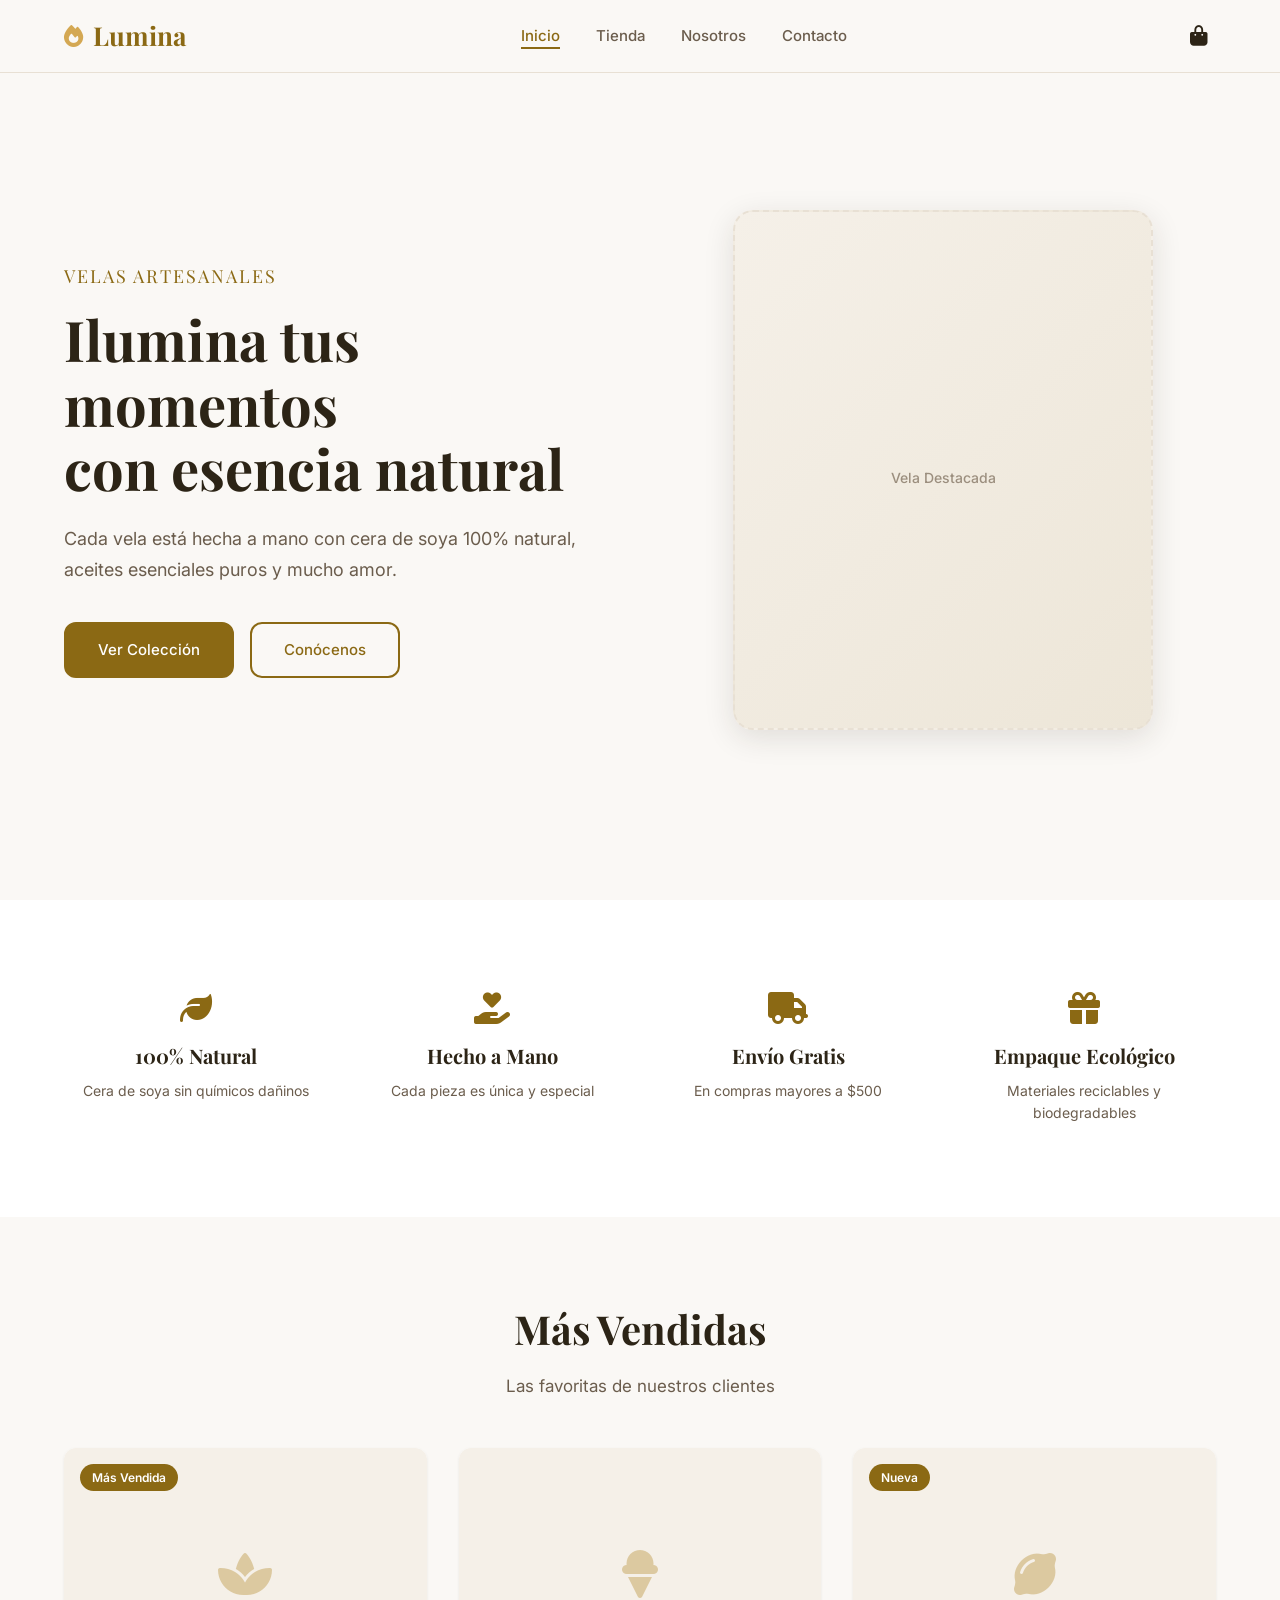
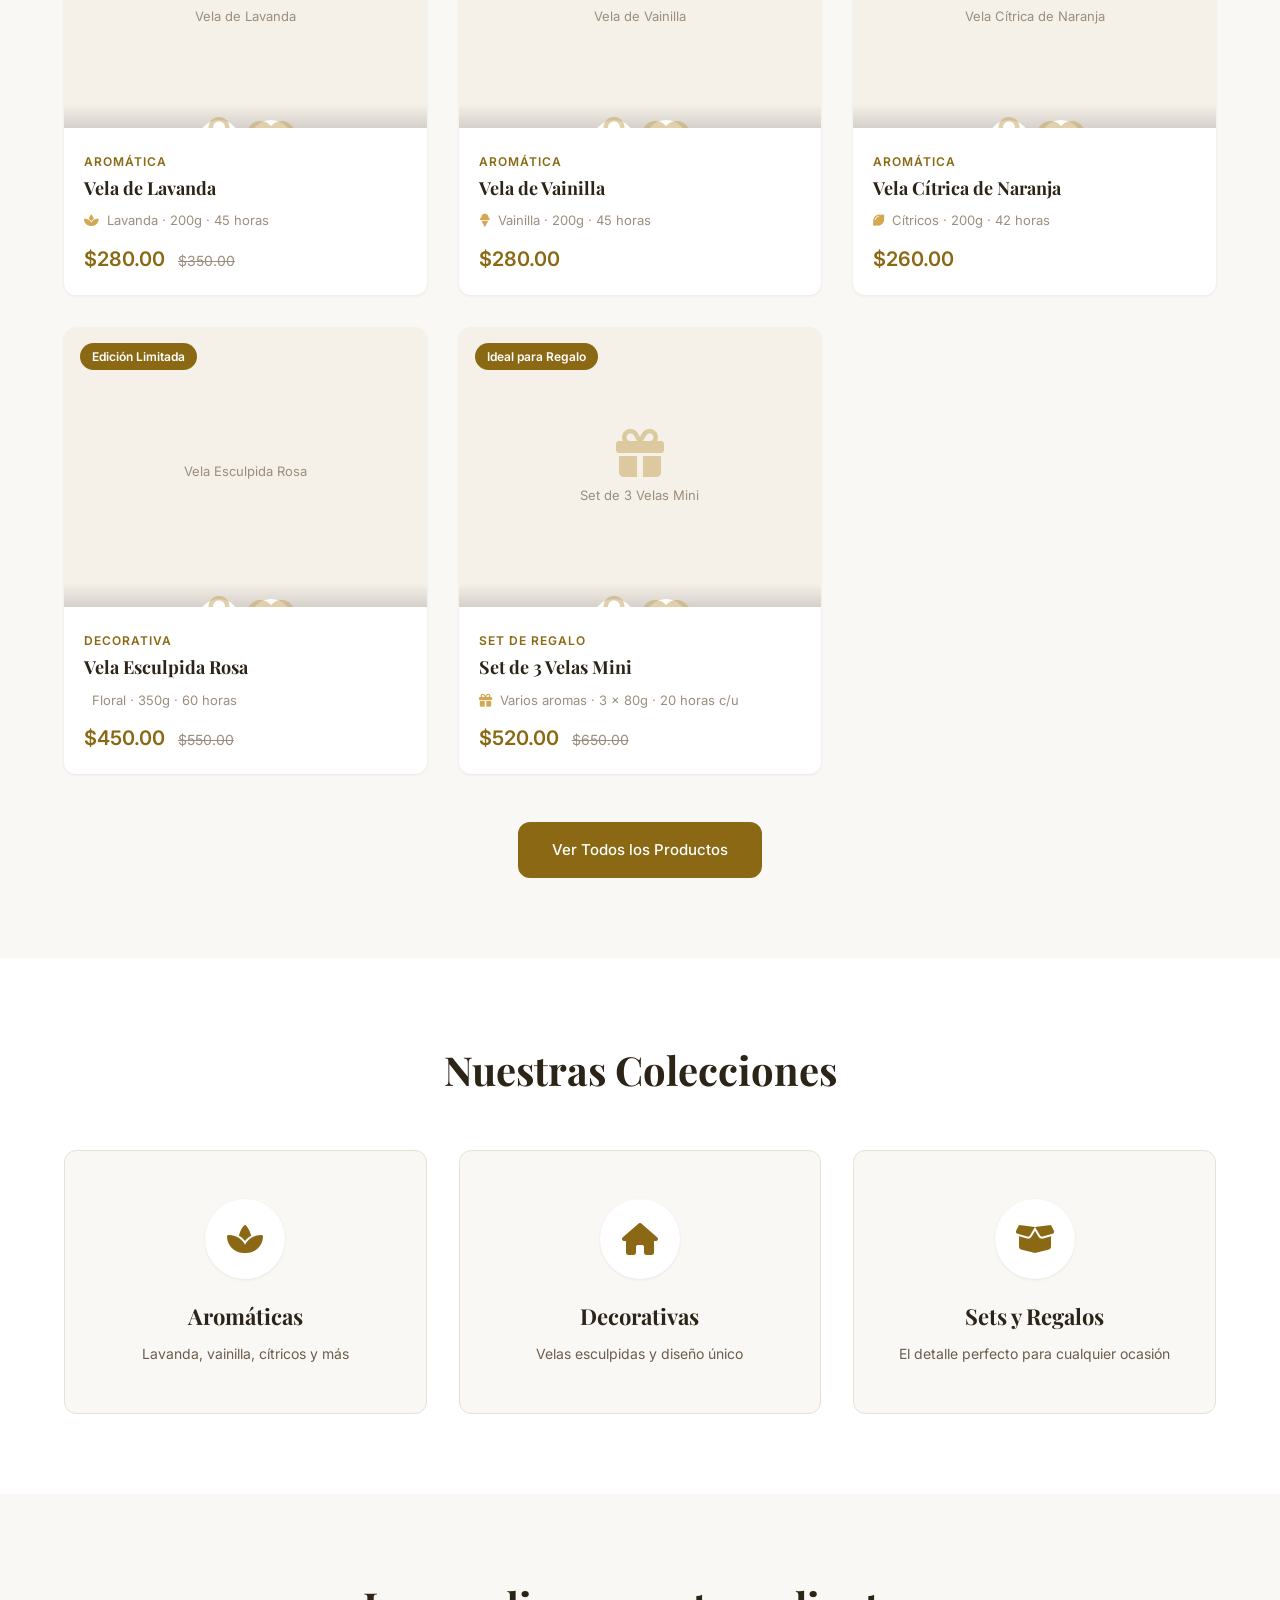
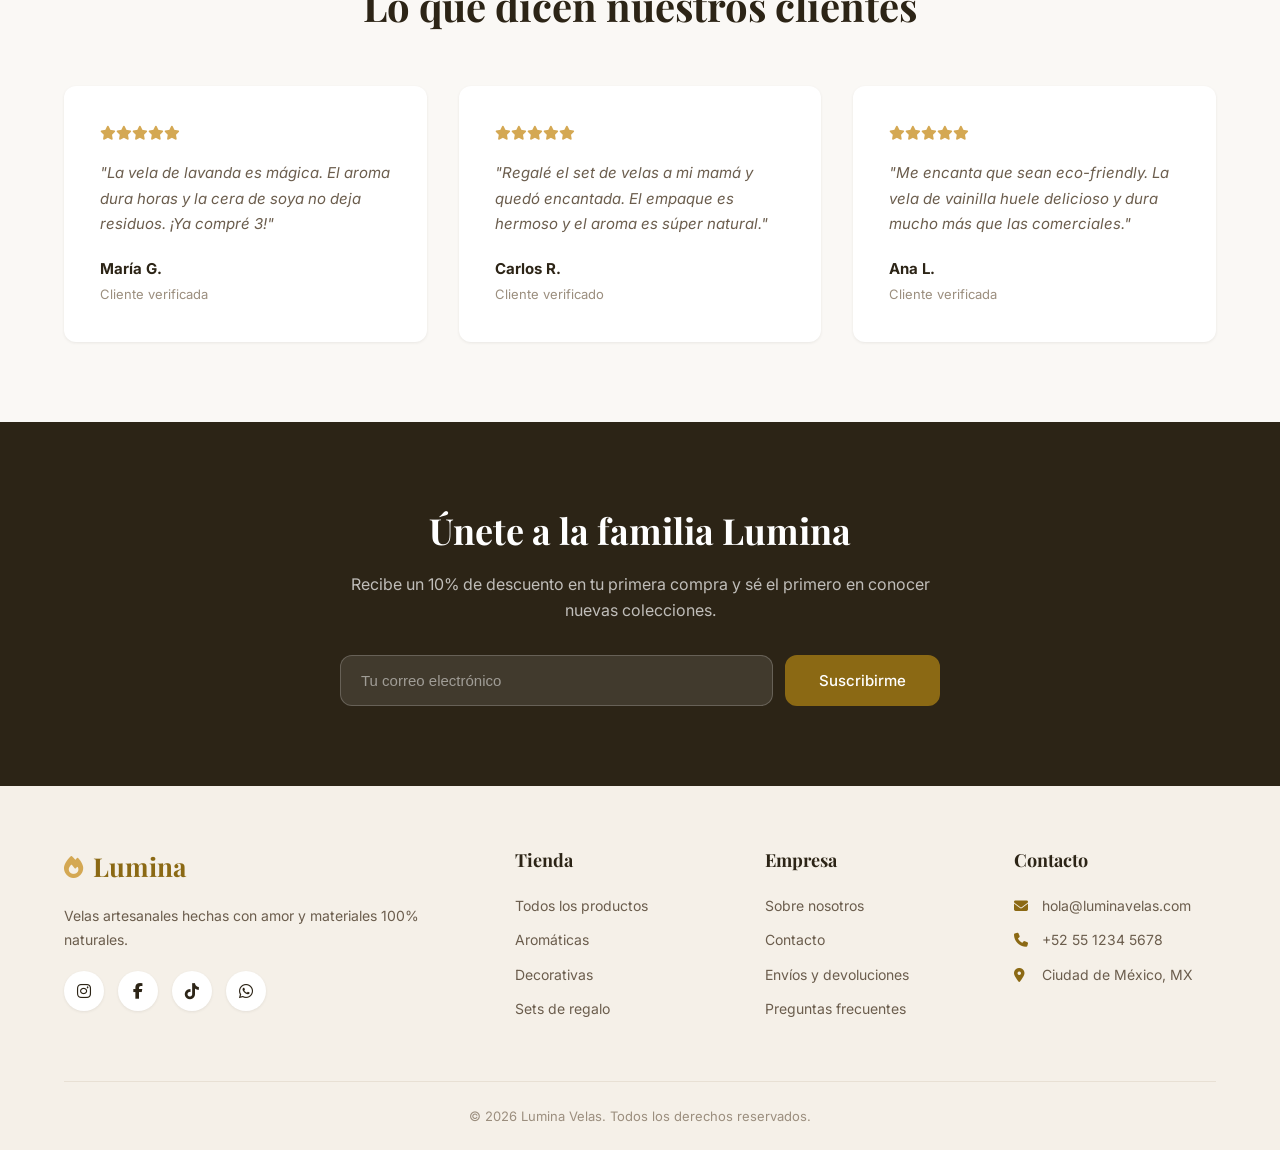
==== index.html @ 456d661c "Add files via upload" ====
<!DOCTYPE html>
<html lang="es">
<head>
    <meta charset="UTF-8">
    <meta name="viewport" content="width=device-width, initial-scale=1.0">
    <title>Lumina Velas — Velas Artesanales Aromáticas</title>
    <link rel="stylesheet" href="css/style.css">
    <link href="https://fonts.googleapis.com/css2?family=Playfair+Display:wght@400;600;700&family=Inter:wght@300;400;500;600&display=swap" rel="stylesheet">
    <link rel="stylesheet" href="https://cdnjs.cloudflare.com/ajax/libs/font-awesome/6.4.0/css/all.min.css">
</head>
<body>
    <!-- Navbar -->
    <nav class="navbar" id="navbar">
        <div class="container nav-container">
            <a href="index.html" class="logo">
                <i class="fas fa-fire"></i>
                <span>Lumina</span>
            </a>
            <ul class="nav-links" id="navLinks">
                <li><a href="index.html" class="active">Inicio</a></li>
                <li><a href="tienda.html">Tienda</a></li>
                <li><a href="nosotros.html">Nosotros</a></li>
                <li><a href="contacto.html">Contacto</a></li>
            </ul>
            <div class="nav-actions">
                <a href="carrito.html" class="cart-icon">
                    <i class="fas fa-shopping-bag"></i>
                    <span class="cart-count" id="cartCount">0</span>
                </a>
                <button class="menu-toggle" id="menuToggle">
                    <i class="fas fa-bars"></i>
                </button>
            </div>
        </div>
    </nav>

    <!-- Hero Section -->
    <section class="hero">
        <div class="hero-content">
            <p class="hero-subtitle">Velas Artesanales</p>
            <h1 class="hero-title">Ilumina tus momentos<br>con esencia natural</h1>
            <p class="hero-desc">Cada vela está hecha a mano con cera de soya 100% natural, aceites esenciales puros y mucho amor.</p>
            <div class="hero-buttons">
                <a href="tienda.html" class="btn btn-primary">Ver Colección</a>
                <a href="nosotros.html" class="btn btn-outline">Conócenos</a>
            </div>
        </div>
        <div class="hero-image">
            <div class="hero-img-placeholder">
                <i class="fas fa-candle-holder"></i>
                <span>Vela Destacada</span>
            </div>
        </div>
    </section>

    <!-- Features -->
    <section class="features">
        <div class="container">
            <div class="features-grid">
                <div class="feature-item">
                    <i class="fas fa-leaf"></i>
                    <h3>100% Natural</h3>
                    <p>Cera de soya sin químicos dañinos</p>
                </div>
                <div class="feature-item">
                    <i class="fas fa-hand-holding-heart"></i>
                    <h3>Hecho a Mano</h3>
                    <p>Cada pieza es única y especial</p>
                </div>
                <div class="feature-item">
                    <i class="fas fa-truck"></i>
                    <h3>Envío Gratis</h3>
                    <p>En compras mayores a $500</p>
                </div>
                <div class="feature-item">
                    <i class="fas fa-gift"></i>
                    <h3>Empaque Ecológico</h3>
                    <p>Materiales reciclables y biodegradables</p>
                </div>
            </div>
        </div>
    </section>

    <!-- Productos Destacados -->
    <section class="products-section">
        <div class="container">
            <div class="section-header">
                <h2 class="section-title">Más Vendidas</h2>
                <p class="section-subtitle">Las favoritas de nuestros clientes</p>
            </div>
            <div class="products-grid" id="featuredProducts">
                <!-- Se llena con JS -->
            </div>
            <div class="text-center">
                <a href="tienda.html" class="btn btn-primary">Ver Todos los Productos</a>
            </div>
        </div>
    </section>

    <!-- Categorías -->
    <section class="categories-section">
        <div class="container">
            <div class="section-header">
                <h2 class="section-title">Nuestras Colecciones</h2>
            </div>
            <div class="categories-grid">
                <a href="tienda.html?categoria=aromaticas" class="category-card">
                    <div class="category-img">
                        <i class="fas fa-spa"></i>
                    </div>
                    <h3>Aromáticas</h3>
                    <p>Lavanda, vainilla, cítricos y más</p>
                </a>
                <a href="tienda.html?categoria=decorativas" class="category-card">
                    <div class="category-img">
                        <i class="fas fa-home"></i>
                    </div>
                    <h3>Decorativas</h3>
                    <p>Velas esculpidas y diseño único</p>
                </a>
                <a href="tienda.html?categoria=sets" class="category-card">
                    <div class="category-img">
                        <i class="fas fa-box-open"></i>
                    </div>
                    <h3>Sets y Regalos</h3>
                    <p>El detalle perfecto para cualquier ocasión</p>
                </a>
            </div>
        </div>
    </section>

    <!-- Testimonios -->
    <section class="testimonials">
        <div class="container">
            <div class="section-header">
                <h2 class="section-title">Lo que dicen nuestros clientes</h2>
            </div>
            <div class="testimonials-grid">
                <div class="testimonial-card">
                    <div class="stars">
                        <i class="fas fa-star"></i><i class="fas fa-star"></i><i class="fas fa-star"></i><i class="fas fa-star"></i><i class="fas fa-star"></i>
                    </div>
                    <p>"La vela de lavanda es mágica. El aroma dura horas y la cera de soya no deja residuos. ¡Ya compré 3!"</p>
                    <div class="testimonial-author">
                        <strong>María G.</strong>
                        <span>Cliente verificada</span>
                    </div>
                </div>
                <div class="testimonial-card">
                    <div class="stars">
                        <i class="fas fa-star"></i><i class="fas fa-star"></i><i class="fas fa-star"></i><i class="fas fa-star"></i><i class="fas fa-star"></i>
                    </div>
                    <p>"Regalé el set de velas a mi mamá y quedó encantada. El empaque es hermoso y el aroma es súper natural."</p>
                    <div class="testimonial-author">
                        <strong>Carlos R.</strong>
                        <span>Cliente verificado</span>
                    </div>
                </div>
                <div class="testimonial-card">
                    <div class="stars">
                        <i class="fas fa-star"></i><i class="fas fa-star"></i><i class="fas fa-star"></i><i class="fas fa-star"></i><i class="fas fa-star"></i>
                    </div>
                    <p>"Me encanta que sean eco-friendly. La vela de vainilla huele delicioso y dura mucho más que las comerciales."</p>
                    <div class="testimonial-author">
                        <strong>Ana L.</strong>
                        <span>Cliente verificada</span>
                    </div>
                </div>
            </div>
        </div>
    </section>

    <!-- Newsletter -->
    <section class="newsletter">
        <div class="container">
            <div class="newsletter-content">
                <h2>Únete a la familia Lumina</h2>
                <p>Recibe un 10% de descuento en tu primera compra y sé el primero en conocer nuevas colecciones.</p>
                <form class="newsletter-form" onsubmit="event.preventDefault(); alert('¡Gracias por suscribirte! Revisa tu correo.');">
                    <input type="email" placeholder="Tu correo electrónico" required>
                    <button type="submit" class="btn btn-primary">Suscribirme</button>
                </form>
            </div>
        </div>
    </section>

    <!-- Footer -->
    <footer class="footer">
        <div class="container">
            <div class="footer-grid">
                <div class="footer-brand">
                    <a href="index.html" class="logo">
                        <i class="fas fa-fire"></i>
                        <span>Lumina</span>
                    </a>
                    <p>Velas artesanales hechas con amor y materiales 100% naturales.</p>
                    <div class="social-links">
                        <a href="#"><i class="fab fa-instagram"></i></a>
                        <a href="#"><i class="fab fa-facebook-f"></i></a>
                        <a href="#"><i class="fab fa-tiktok"></i></a>
                        <a href="#"><i class="fab fa-whatsapp"></i></a>
                    </div>
                </div>
                <div class="footer-links">
                    <h4>Tienda</h4>
                    <ul>
                        <li><a href="tienda.html">Todos los productos</a></li>
                        <li><a href="tienda.html?categoria=aromaticas">Aromáticas</a></li>
                        <li><a href="tienda.html?categoria=decorativas">Decorativas</a></li>
                        <li><a href="tienda.html?categoria=sets">Sets de regalo</a></li>
                    </ul>
                </div>
                <div class="footer-links">
                    <h4>Empresa</h4>
                    <ul>
                        <li><a href="nosotros.html">Sobre nosotros</a></li>
                        <li><a href="contacto.html">Contacto</a></li>
                        <li><a href="#">Envíos y devoluciones</a></li>
                        <li><a href="#">Preguntas frecuentes</a></li>
                    </ul>
                </div>
                <div class="footer-links">
                    <h4>Contacto</h4>
                    <ul>
                        <li><i class="fas fa-envelope"></i> hola@luminavelas.com</li>
                        <li><i class="fas fa-phone"></i> +52 55 1234 5678</li>
                        <li><i class="fas fa-map-marker-alt"></i> Ciudad de México, MX</li>
                    </ul>
                </div>
            </div>
            <div class="footer-bottom">
                <p>© 2026 Lumina Velas. Todos los derechos reservados.</p>
            </div>
        </div>
    </footer>

    <script src="js/main.js"></script>
</body>
</html>
---- css/style.css ----
/* ===== VARIABLES ===== */
:root {
    --color-primary: #8B6914;
    --color-primary-dark: #6B4F0F;
    --color-primary-light: #C4A35A;
    --color-accent: #D4A853;
    --color-bg: #FAF8F5;
    --color-bg-alt: #F5F0E8;
    --color-text: #2C2416;
    --color-text-light: #6B5D4D;
    --color-text-muted: #9B8E7E;
    --color-white: #FFFFFF;
    --color-border: #E8E0D4;
    --color-success: #4A7C59;
    --color-danger: #C0392B;
    --font-heading: 'Playfair Display', serif;
    --font-body: 'Inter', sans-serif;
    --shadow-sm: 0 1px 3px rgba(44, 36, 22, 0.08);
    --shadow-md: 0 4px 12px rgba(44, 36, 22, 0.1);
    --shadow-lg: 0 8px 30px rgba(44, 36, 22, 0.12);
    --radius-sm: 6px;
    --radius-md: 12px;
    --radius-lg: 20px;
    --transition: all 0.3s ease;
}

/* ===== RESET ===== */
*, *::before, *::after {
    margin: 0;
    padding: 0;
    box-sizing: border-box;
}

html {
    scroll-behavior: smooth;
}

body {
    font-family: var(--font-body);
    color: var(--color-text);
    background-color: var(--color-bg);
    line-height: 1.6;
    overflow-x: hidden;
}

a {
    text-decoration: none;
    color: inherit;
    transition: var(--transition);
}

ul { list-style: none; }
img { max-width: 100%; display: block; }

/* ===== UTILITIES ===== */
.container {
    max-width: 1200px;
    margin: 0 auto;
    padding: 0 24px;
}

.text-center { text-align: center; }

/* ===== BUTTONS ===== */
.btn {
    display: inline-flex;
    align-items: center;
    justify-content: center;
    gap: 8px;
    padding: 14px 32px;
    border-radius: var(--radius-md);
    font-family: var(--font-body);
    font-size: 15px;
    font-weight: 500;
    cursor: pointer;
    border: 2px solid transparent;
    transition: var(--transition);
}

.btn-primary {
    background: var(--color-primary);
    color: var(--color-white);
    border-color: var(--color-primary);
}

.btn-primary:hover {
    background: var(--color-primary-dark);
    border-color: var(--color-primary-dark);
    transform: translateY(-2px);
    box-shadow: var(--shadow-md);
}

.btn-outline {
    background: transparent;
    color: var(--color-primary);
    border-color: var(--color-primary);
}

.btn-outline:hover {
    background: var(--color-primary);
    color: var(--color-white);
}

.btn-block { width: 100%; }
.btn-lg { padding: 16px 40px; font-size: 16px; }

/* ===== NAVBAR ===== */
.navbar {
    position: fixed;
    top: 0;
    left: 0;
    right: 0;
    z-index: 1000;
    background: rgba(250, 248, 245, 0.95);
    backdrop-filter: blur(10px);
    border-bottom: 1px solid var(--color-border);
    transition: var(--transition);
}

.nav-container {
    display: flex;
    align-items: center;
    justify-content: space-between;
    height: 72px;
}

.logo {
    display: flex;
    align-items: center;
    gap: 10px;
    font-family: var(--font-heading);
    font-size: 26px;
    font-weight: 700;
    color: var(--color-primary);
}

.logo i {
    font-size: 22px;
    color: var(--color-accent);
}

.nav-links {
    display: flex;
    gap: 36px;
}

.nav-links a {
    font-size: 15px;
    font-weight: 500;
    color: var(--color-text-light);
    position: relative;
    padding: 4px 0;
}

.nav-links a::after {
    content: '';
    position: absolute;
    bottom: 0;
    left: 0;
    width: 0;
    height: 2px;
    background: var(--color-primary);
    transition: var(--transition);
}

.nav-links a:hover,
.nav-links a.active {
    color: var(--color-primary);
}

.nav-links a:hover::after,
.nav-links a.active::after {
    width: 100%;
}

.nav-actions {
    display: flex;
    align-items: center;
    gap: 20px;
}

.cart-icon {
    position: relative;
    font-size: 20px;
    color: var(--color-text);
    padding: 8px;
}

.cart-count {
    position: absolute;
    top: 0;
    right: 0;
    background: var(--color-primary);
    color: var(--color-white);
    font-size: 11px;
    font-weight: 600;
    width: 18px;
    height: 18px;
    border-radius: 50%;
    display: flex;
    align-items: center;
    justify-content: center;
}

.menu-toggle {
    display: none;
    background: none;
    border: none;
    font-size: 22px;
    color: var(--color-text);
    cursor: pointer;
}

/* ===== HERO ===== */
.hero {
    min-height: 100vh;
    display: flex;
    align-items: center;
    padding: 120px 24px 80px;
    max-width: 1200px;
    margin: 0 auto;
    gap: 60px;
}

.hero-content {
    flex: 1;
    max-width: 560px;
}

.hero-subtitle {
    font-family: var(--font-heading);
    font-size: 18px;
    color: var(--color-primary);
    margin-bottom: 16px;
    letter-spacing: 2px;
    text-transform: uppercase;
}

.hero-title {
    font-family: var(--font-heading);
    font-size: 56px;
    font-weight: 700;
    line-height: 1.15;
    color: var(--color-text);
    margin-bottom: 24px;
}

.hero-desc {
    font-size: 18px;
    color: var(--color-text-light);
    margin-bottom: 36px;
    line-height: 1.7;
}

.hero-buttons {
    display: flex;
    gap: 16px;
    flex-wrap: wrap;
}

.hero-image {
    flex: 1;
    display: flex;
    justify-content: center;
    align-items: center;
}

.hero-img-placeholder {
    width: 420px;
    height: 520px;
    background: linear-gradient(135deg, var(--color-bg-alt) 0%, #EDE6D8 100%);
    border-radius: var(--radius-lg);
    display: flex;
    flex-direction: column;
    align-items: center;
    justify-content: center;
    gap: 16px;
    box-shadow: var(--shadow-lg);
    border: 2px dashed var(--color-border);
}

.hero-img-placeholder i {
    font-size: 80px;
    color: var(--color-primary-light);
    opacity: 0.6;
}

.hero-img-placeholder span {
    font-size: 14px;
    color: var(--color-text-muted);
    font-weight: 500;
}

/* ===== FEATURES ===== */
.features {
    padding: 60px 0;
    background: var(--color-white);
}

.features-grid {
    display: grid;
    grid-template-columns: repeat(4, 1fr);
    gap: 32px;
}

.feature-item {
    text-align: center;
    padding: 32px 16px;
}

.feature-item i {
    font-size: 32px;
    color: var(--color-primary);
    margin-bottom: 16px;
}

.feature-item h3 {
    font-family: var(--font-heading);
    font-size: 20px;
    margin-bottom: 8px;
    color: var(--color-text);
}

.feature-item p {
    font-size: 14px;
    color: var(--color-text-light);
}

/* ===== SECTIONS COMMON ===== */
.section-header {
    text-align: center;
    margin-bottom: 48px;
}

.section-title {
    font-family: var(--font-heading);
    font-size: 40px;
    color: var(--color-text);
    margin-bottom: 12px;
}

.section-subtitle {
    font-size: 17px;
    color: var(--color-text-light);
}

/* ===== PRODUCTS ===== */
.products-section {
    padding: 80px 0;
}

.products-grid {
    display: grid;
    grid-template-columns: repeat(auto-fill, minmax(280px, 1fr));
    gap: 32px;
    margin-bottom: 48px;
}

.product-card {
    background: var(--color-white);
    border-radius: var(--radius-md);
    overflow: hidden;
    box-shadow: var(--shadow-sm);
    transition: var(--transition);
    position: relative;
}

.product-card:hover {
    transform: translateY(-6px);
    box-shadow: var(--shadow-lg);
}

.product-badge {
    position: absolute;
    top: 16px;
    left: 16px;
    background: var(--color-primary);
    color: var(--color-white);
    font-size: 12px;
    font-weight: 600;
    padding: 4px 12px;
    border-radius: 20px;
    z-index: 2;
}

.product-img {
    width: 100%;
    height: 280px;
    background: var(--color-bg-alt);
    display: flex;
    flex-direction: column;
    align-items: center;
    justify-content: center;
    gap: 8px;
    position: relative;
    overflow: hidden;
}

.product-img i {
    font-size: 48px;
    color: var(--color-primary-light);
    opacity: 0.5;
}

.product-img span {
    font-size: 13px;
    color: var(--color-text-muted);
}

.product-actions {
    position: absolute;
    bottom: -50px;
    left: 0;
    right: 0;
    display: flex;
    justify-content: center;
    gap: 10px;
    padding: 16px;
    background: linear-gradient(transparent, rgba(0,0,0,0.4));
    transition: var(--transition);
}

.product-card:hover .product-actions {
    bottom: 0;
}

.product-actions button {
    width: 42px;
    height: 42px;
    border-radius: 50%;
    border: none;
    background: var(--color-white);
    color: var(--color-text);
    cursor: pointer;
    display: flex;
    align-items: center;
    justify-content: center;
    transition: var(--transition);
    font-size: 16px;
}

.product-actions button:hover {
    background: var(--color-primary);
    color: var(--color-white);
}

.product-info {
    padding: 20px;
}

.product-category {
    font-size: 12px;
    text-transform: uppercase;
    letter-spacing: 1px;
    color: var(--color-primary);
    font-weight: 600;
    margin-bottom: 6px;
}

.product-name {
    font-family: var(--font-heading);
    font-size: 18px;
    color: var(--color-text);
    margin-bottom: 8px;
}

.product-aroma {
    font-size: 13px;
    color: var(--color-text-muted);
    margin-bottom: 12px;
}

.product-aroma i {
    margin-right: 4px;
    color: var(--color-accent);
}

.product-footer {
    display: flex;
    align-items: center;
    justify-content: space-between;
}

.product-price {
    font-size: 20px;
    font-weight: 600;
    color: var(--color-primary);
}

.product-price .old-price {
    font-size: 14px;
    color: var(--color-text-muted);
    text-decoration: line-through;
    margin-left: 8px;
    font-weight: 400;
}

/* ===== CATEGORIES ===== */
.categories-section {
    padding: 80px 0;
    background: var(--color-white);
}

.categories-grid {
    display: grid;
    grid-template-columns: repeat(3, 1fr);
    gap: 32px;
}

.category-card {
    background: var(--color-bg);
    border-radius: var(--radius-md);
    padding: 48px 32px;
    text-align: center;
    transition: var(--transition);
    border: 1px solid var(--color-border);
}

.category-card:hover {
    transform: translateY(-4px);
    box-shadow: var(--shadow-md);
    border-color: var(--color-primary-light);
}

.category-img {
    width: 80px;
    height: 80px;
    background: var(--color-white);
    border-radius: 50%;
    display: flex;
    align-items: center;
    justify-content: center;
    margin: 0 auto 20px;
    box-shadow: var(--shadow-sm);
}

.category-img i {
    font-size: 32px;
    color: var(--color-primary);
}

.category-card h3 {
    font-family: var(--font-heading);
    font-size: 22px;
    margin-bottom: 8px;
    color: var(--color-text);
}

.category-card p {
    font-size: 14px;
    color: var(--color-text-light);
}

/* ===== TESTIMONIALS ===== */
.testimonials {
    padding: 80px 0;
}

.testimonials-grid {
    display: grid;
    grid-template-columns: repeat(3, 1fr);
    gap: 32px;
}

.testimonial-card {
    background: var(--color-white);
    padding: 36px;
    border-radius: var(--radius-md);
    box-shadow: var(--shadow-sm);
    transition: var(--transition);
}

.testimonial-card:hover {
    box-shadow: var(--shadow-md);
}

.stars {
    color: var(--color-accent);
    margin-bottom: 16px;
    font-size: 14px;
}

.testimonial-card > p {
    font-size: 15px;
    color: var(--color-text-light);
    line-height: 1.7;
    margin-bottom: 20px;
    font-style: italic;
}

.testimonial-author strong {
    display: block;
    color: var(--color-text);
    font-size: 15px;
}

.testimonial-author span {
    font-size: 13px;
    color: var(--color-text-muted);
}

/* ===== NEWSLETTER ===== */
.newsletter {
    padding: 80px 0;
    background: var(--color-text);
    color: var(--color-white);
}

.newsletter-content {
    max-width: 600px;
    margin: 0 auto;
    text-align: center;
}

.newsletter h2 {
    font-family: var(--font-heading);
    font-size: 36px;
    margin-bottom: 12px;
}

.newsletter p {
    color: rgba(255,255,255,0.7);
    margin-bottom: 32px;
    font-size: 16px;
}

.newsletter-form {
    display: flex;
    gap: 12px;
}

.newsletter-form input {
    flex: 1;
    padding: 14px 20px;
    border: 1px solid rgba(255,255,255,0.2);
    border-radius: var(--radius-md);
    background: rgba(255,255,255,0.1);
    color: var(--color-white);
    font-size: 15px;
    outline: none;
}

.newsletter-form input::placeholder {
    color: rgba(255,255,255,0.5);
}

.newsletter-form input:focus {
    border-color: var(--color-accent);
}

/* ===== FOOTER ===== */
.footer {
    background: var(--color-bg-alt);
    padding: 60px 0 0;
}

.footer-grid {
    display: grid;
    grid-template-columns: 2fr 1fr 1fr 1fr;
    gap: 48px;
    padding-bottom: 48px;
    border-bottom: 1px solid var(--color-border);
}

.footer-brand .logo {
    margin-bottom: 16px;
}

.footer-brand p {
    font-size: 14px;
    color: var(--color-text-light);
    line-height: 1.7;
    margin-bottom: 20px;
}

.social-links {
    display: flex;
    gap: 14px;
}

.social-links a {
    width: 40px;
    height: 40px;
    border-radius: 50%;
    background: var(--color-white);
    display: flex;
    align-items: center;
    justify-content: center;
    color: var(--color-text);
    font-size: 16px;
    transition: var(--transition);
    box-shadow: var(--shadow-sm);
}

.social-links a:hover {
    background: var(--color-primary);
    color: var(--color-white);
    transform: translateY(-2px);
}

.footer-links h4 {
    font-family: var(--font-heading);
    font-size: 18px;
    margin-bottom: 20px;
    color: var(--color-text);
}

.footer-links ul li {
    margin-bottom: 12px;
}

.footer-links ul li a,
.footer-links ul li {
    font-size: 14px;
    color: var(--color-text-light);
    transition: var(--transition);
}

.footer-links ul li a:hover {
    color: var(--color-primary);
}

.footer-links ul li i {
    margin-right: 8px;
    color: var(--color-primary);
    width: 16px;
}

.footer-bottom {
    padding: 24px 0;
    text-align: center;
}

.footer-bottom p {
    font-size: 13px;
    color: var(--color-text-muted);
}

/* ===== PAGE HEADER ===== */
.page-header {
    padding: 140px 0 60px;
    background: linear-gradient(135deg, var(--color-bg-alt) 0%, var(--color-bg) 100%);
    text-align: center;
}

.page-header h1 {
    font-family: var(--font-heading);
    font-size: 48px;
    color: var(--color-text);
    margin-bottom: 12px;
}

.page-header p {
    font-size: 17px;
    color: var(--color-text-light);
}

/* ===== SHOP ===== */
.shop-section {
    padding: 60px 0 80px;
}

.shop-layout {
    display: grid;
    grid-template-columns: 260px 1fr;
    gap: 40px;
}

.shop-sidebar {
    position: sticky;
    top: 100px;
    height: fit-content;
}

.filter-group {
    background: var(--color-white);
    padding: 24px;
    border-radius: var(--radius-md);
    margin-bottom: 20px;
    box-shadow: var(--shadow-sm);
}

.filter-group h3 {
    font-family: var(--font-heading);
    font-size: 18px;
    margin-bottom: 16px;
    color: var(--color-text);
}

.filter-list li {
    margin-bottom: 10px;
}

.filter-list label {
    display: flex;
    align-items: center;
    gap: 10px;
    font-size: 14px;
    color: var(--color-text-light);
    cursor: pointer;
}

.filter-list input[type="checkbox"] {
    width: 18px;
    height: 18px;
    accent-color: var(--color-primary);
    cursor: pointer;
}

.price-range input[type="range"] {
    width: 100%;
    margin-bottom: 8px;
    accent-color: var(--color-primary);
}

.price-labels {
    display: flex;
    justify-content: space-between;
    font-size: 13px;
    color: var(--color-text-muted);
}

.shop-toolbar {
    display: flex;
    justify-content: space-between;
    align-items: center;
    margin-bottom: 28px;
    padding-bottom: 16px;
    border-bottom: 1px solid var(--color-border);
}

.shop-toolbar p {
    font-size: 14px;
    color: var(--color-text-muted);
}

.shop-toolbar select {
    padding: 10px 16px;
    border: 1px solid var(--color-border);
    border-radius: var(--radius-sm);
    background: var(--color-white);
    font-size: 14px;
    color: var(--color-text);
    cursor: pointer;
    outline: none;
}

/* ===== CART ===== */
.cart-section {
    padding: 60px 0 80px;
}

.cart-layout {
    display: grid;
    grid-template-columns: 1fr 360px;
    gap: 40px;
}

.cart-item {
    display: flex;
    gap: 24px;
    padding: 24px;
    background: var(--color-white);
    border-radius: var(--radius-md);
    margin-bottom: 16px;
    box-shadow: var(--shadow-sm);
    align-items: center;
}

.cart-item-img {
    width: 100px;
    height: 100px;
    background: var(--color-bg-alt);
    border-radius: var(--radius-sm);
    display: flex;
    align-items: center;
    justify-content: center;
    flex-shrink: 0;
}

.cart-item-img i {
    font-size: 32px;
    color: var(--color-primary-light);
    opacity: 0.5;
}

.cart-item-details {
    flex: 1;
}

.cart-item-details h3 {
    font-family: var(--font-heading);
    font-size: 18px;
    margin-bottom: 4px;
}

.cart-item-details p {
    font-size: 13px;
    color: var(--color-text-muted);
    margin-bottom: 8px;
}

.cart-item-price {
    font-size: 18px;
    font-weight: 600;
    color: var(--color-primary);
}

.cart-item-actions {
    display: flex;
    align-items: center;
    gap: 16px;
}

.qty-control {
    display: flex;
    align-items: center;
    border: 1px solid var(--color-border);
    border-radius: var(--radius-sm);
    overflow: hidden;
}

.qty-control button {
    width: 36px;
    height: 36px;
    border: none;
    background: var(--color-bg);
    cursor: pointer;
    font-size: 16px;
    color: var(--color-text);
    transition: var(--transition);
}

.qty-control button:hover {
    background: var(--color-border);
}

.qty-control span {
    width: 40px;
    text-align: center;
    font-size: 14px;
    font-weight: 500;
}

.remove-btn {
    background: none;
    border: none;
    color: var(--color-danger);
    cursor: pointer;
    font-size: 18px;
    padding: 8px;
    transition: var(--transition);
}

.remove-btn:hover {
    transform: scale(1.1);
}

.cart-summary {
    background: var(--color-white);
    padding: 32px;
    border-radius: var(--radius-md);
    box-shadow: var(--shadow-sm);
    height: fit-content;
    position: sticky;
    top: 100px;
}

.cart-summary h3 {
    font-family: var(--font-heading);
    font-size: 22px;
    margin-bottom: 24px;
    padding-bottom: 16px;
    border-bottom: 1px solid var(--color-border);
}

.summary-row {
    display: flex;
    justify-content: space-between;
    margin-bottom: 14px;
    font-size: 15px;
    color: var(--color-text-light);
}

.summary-row.total {
    font-size: 20px;
    font-weight: 600;
    color: var(--color-text);
    padding-top: 14px;
    border-top: 2px solid var(--color-border);
    margin-top: 14px;
}

.summary-row.discount {
    color: var(--color-success);
}

.coupon-section {
    display: flex;
    gap: 8px;
    margin: 20px 0;
}

.coupon-section input {
    flex: 1;
    padding: 10px 14px;
    border: 1px solid var(--color-border);
    border-radius: var(--radius-sm);
    font-size: 14px;
    outline: none;
}

.coupon-section button {
    padding: 10px 16px;
    background: var(--color-text);
    color: var(--color-white);
    border: none;
    border-radius: var(--radius-sm);
    font-size: 13px;
    cursor: pointer;
    transition: var(--transition);
}

.coupon-section button:hover {
    background: var(--color-primary);
}

.cart-empty {
    text-align: center;
    padding: 80px 24px;
}

.cart-empty i {
    font-size: 64px;
    color: var(--color-border);
    margin-bottom: 24px;
}

.cart-empty h2 {
    font-family: var(--font-heading);
    font-size: 28px;
    margin-bottom: 12px;
}

.cart-empty p {
    color: var(--color-text-light);
    margin-bottom: 24px;
}

/* ===== CHECKOUT ===== */
.navbar-simple {
    border-bottom: 1px solid var(--color-border);
}

.navbar-simple .back-link {
    font-size: 14px;
    color: var(--color-text-light);
    display: flex;
    align-items: center;
    gap: 8px;
}

.navbar-simple .back-link:hover {
    color: var(--color-primary);
}

.checkout-section {
    padding: 100px 0 80px;
}

.checkout-layout {
    display: grid;
    grid-template-columns: 1fr 380px;
    gap: 48px;
}

.checkout-step {
    background: var(--color-white);
    padding: 32px;
    border-radius: var(--radius-md);
    margin-bottom: 24px;
    box-shadow: var(--shadow-sm);
}

.checkout-step h2 {
    font-family: var(--font-heading);
    font-size: 22px;
    margin-bottom: 24px;
    display: flex;
    align-items: center;
    gap: 12px;
}

.step-num {
    width: 32px;
    height: 32px;
    background: var(--color-primary);
    color: var(--color-white);
    border-radius: 50%;
    display: flex;
    align-items: center;
    justify-content: center;
    font-size: 14px;
    font-family: var(--font-body);
    flex-shrink: 0;
}

.form-row {
    display: grid;
    grid-template-columns: 1fr 1fr;
    gap: 16px;
}

.form-group {
    margin-bottom: 18px;
}

.form-group label {
    display: block;
    font-size: 14px;
    font-weight: 500;
    color: var(--color-text);
    margin-bottom: 6px;
}

.form-group input,
.form-group select,
.form-group textarea {
    width: 100%;
    padding: 12px 16px;
    border: 1px solid var(--color-border);
    border-radius: var(--radius-sm);
    font-size: 15px;
    font-family: var(--font-body);
    color: var(--color-text);
    background: var(--color-white);
    outline: none;
    transition: var(--transition);
}

.form-group input:focus,
.form-group select:focus,
.form-group textarea:focus {
    border-color: var(--color-primary);
    box-shadow: 0 0 0 3px rgba(139, 105, 20, 0.1);
}

.form-group textarea {
    resize: vertical;
    min-height: 80px;
}

.payment-methods {
    display: flex;
    flex-direction: column;
    gap: 12px;
}

.payment-option {
    display: flex;
    align-items: center;
    padding: 16px;
    border: 2px solid var(--color-border);
    border-radius: var(--radius-sm);
    cursor: pointer;
    transition: var(--transition);
}

.payment-option:hover {
    border-color: var(--color-primary-light);
}

.payment-option input[type="radio"] {
    margin-right: 16px;
    accent-color: var(--color-primary);
    width: 18px;
    height: 18px;
}

.payment-content {
    display: flex;
    align-items: center;
    gap: 14px;
}

.payment-content i {
    font-size: 24px;
    color: var(--color-primary);
    width: 32px;
    text-align: center;
}

.payment-content strong {
    display: block;
    font-size: 15px;
    color: var(--color-text);
}

.payment-content p {
    font-size: 13px;
    color: var(--color-text-muted);
}

.checkout-summary {
    background: var(--color-white);
    padding: 32px;
    border-radius: var(--radius-md);
    box-shadow: var(--shadow-sm);
    height: fit-content;
    position: sticky;
    top: 100px;
}

.checkout-summary h3 {
    font-family: var(--font-heading);
    font-size: 20px;
    margin-bottom: 24px;
}

.checkout-item {
    display: flex;
    gap: 12px;
    margin-bottom: 16px;
    padding-bottom: 16px;
    border-bottom: 1px solid var(--color-border);
}

.checkout-item-img {
    width: 60px;
    height: 60px;
    background: var(--color-bg-alt);
    border-radius: var(--radius-sm);
    display: flex;
    align-items: center;
    justify-content: center;
    flex-shrink: 0;
}

.checkout-item-img i {
    font-size: 20px;
    color: var(--color-primary-light);
    opacity: 0.5;
}

.checkout-item-info h4 {
    font-size: 14px;
    font-weight: 500;
    margin-bottom: 2px;
}

.checkout-item-info p {
    font-size: 12px;
    color: var(--color-text-muted);
}

.checkout-item-price {
    margin-left: auto;
    font-weight: 600;
    font-size: 14px;
    color: var(--color-primary);
}

.summary-divider {
    height: 1px;
    background: var(--color-border);
    margin: 16px 0;
}

/* ===== MODAL ===== */
.modal {
    display: none;
    position: fixed;
    top: 0;
    left: 0;
    right: 0;
    bottom: 0;
    background: rgba(0,0,0,0.5);
    z-index: 2000;
    align-items: center;
    justify-content: center;
    padding: 24px;
}

.modal.active {
    display: flex;
}

.modal-content {
    background: var(--color-white);
    padding: 48px;
    border-radius: var(--radius-lg);
    text-align: center;
    max-width: 480px;
    width: 100%;
    animation: modalIn 0.3s ease;
}

@keyframes modalIn {
    from { opacity: 0; transform: scale(0.9); }
    to { opacity: 1; transform: scale(1); }
}

.modal-icon {
    width: 80px;
    height: 80px;
    background: var(--color-success);
    border-radius: 50%;
    display: flex;
    align-items: center;
    justify-content: center;
    margin: 0 auto 24px;
}

.modal-icon i {
    font-size: 36px;
    color: var(--color-white);
}

.modal-content h2 {
    font-family: var(--font-heading);
    font-size: 28px;
    margin-bottom: 12px;
}

.modal-content p {
    color: var(--color-text-light);
    margin-bottom: 8px;
}

.order-number {
    margin: 20px 0;
    padding: 16px;
    background: var(--color-bg-alt);
    border-radius: var(--radius-sm);
    font-size: 15px;
}

/* ===== ABOUT ===== */
.about-section {
    padding: 80px 0;
}

.about-grid {
    display: grid;
    grid-template-columns: 1fr 1fr;
    gap: 60px;
    align-items: center;
}

.about-image {
    display: flex;
    justify-content: center;
}

.about-img-placeholder {
    width: 100%;
    max-width: 480px;
    height: 560px;
    background: linear-gradient(135deg, var(--color-bg-alt) 0%, #EDE6D8 100%);
    border-radius: var(--radius-lg);
    display: flex;
    flex-direction: column;
    align-items: center;
    justify-content: center;
    gap: 16px;
    box-shadow: var(--shadow-lg);
    border: 2px dashed var(--color-border);
}

.about-img-placeholder i {
    font-size: 80px;
    color: var(--color-primary-light);
    opacity: 0.6;
}

.about-img-placeholder span {
    font-size: 14px;
    color: var(--color-text-muted);
    font-weight: 500;
}

.about-content h2 {
    font-family: var(--font-heading);
    font-size: 36px;
    margin-bottom: 20px;
    line-height: 1.3;
}

.about-content p {
    font-size: 16px;
    color: var(--color-text-light);
    line-height: 1.8;
    margin-bottom: 16px;
}

.about-stats {
    display: flex;
    gap: 32px;
    margin-top: 36px;
    padding-top: 36px;
    border-top: 1px solid var(--color-border);
}

.stat-num {
    display: block;
    font-family: var(--font-heading);
    font-size: 32px;
    font-weight: 700;
    color: var(--color-primary);
}

.stat-label {
    font-size: 13px;
    color: var(--color-text-muted);
}

.process-section {
    padding: 80px 0;
    background: var(--color-white);
}

.process-grid {
    display: grid;
    grid-template-columns: repeat(4, 1fr);
    gap: 32px;
}

.process-step {
    text-align: center;
    padding: 32px 16px;
}

.step-icon {
    width: 56px;
    height: 56px;
    background: var(--color-primary);
    color: var(--color-white);
    border-radius: 50%;
    display: flex;
    align-items: center;
    justify-content: center;
    font-size: 20px;
    font-weight: 700;
    margin: 0 auto 20px;
}

.process-step h3 {
    font-family: var(--font-heading);
    font-size: 20px;
    margin-bottom: 10px;
}

.process-step p {
    font-size: 14px;
    color: var(--color-text-light);
    line-height: 1.6;
}

.values-section {
    padding: 80px 0;
}

.values-grid {
    display: grid;
    grid-template-columns: repeat(3, 1fr);
    gap: 32px;
}

.value-card {
    background: var(--color-white);
    padding: 40px 32px;
    border-radius: var(--radius-md);
    text-align: center;
    box-shadow: var(--shadow-sm);
    transition: var(--transition);
}

.value-card:hover {
    box-shadow: var(--shadow-md);
    transform: translateY(-4px);
}

.value-card i {
    font-size: 36px;
    color: var(--color-primary);
    margin-bottom: 20px;
}

.value-card h3 {
    font-family: var(--font-heading);
    font-size: 22px;
    margin-bottom: 12px;
}

.value-card p {
    font-size: 14px;
    color: var(--color-text-light);
    line-height: 1.6;
}

/* ===== CONTACT ===== */
.contact-section {
    padding: 60px 0 80px;
}

.contact-layout {
    display: grid;
    grid-template-columns: 1fr 1fr;
    gap: 60px;
}

.contact-info h2 {
    font-family: var(--font-heading);
    font-size: 36px;
    margin-bottom: 16px;
}

.contact-info > p {
    font-size: 16px;
    color: var(--color-text-light);
    line-height: 1.7;
    margin-bottom: 36px;
}

.contact-methods {
    display: flex;
    flex-direction: column;
    gap: 24px;
    margin-bottom: 36px;
}

.contact-method {
    display: flex;
    align-items: flex-start;
    gap: 16px;
}

.contact-method i {
    width: 48px;
    height: 48px;
    background: var(--color-bg-alt);
    border-radius: 50%;
    display: flex;
    align-items: center;
    justify-content: center;
    font-size: 18px;
    color: var(--color-primary);
    flex-shrink: 0;
}

.contact-method strong {
    display: block;
    font-size: 15px;
    margin-bottom: 2px;
}

.contact-method p {
    font-size: 14px;
    color: var(--color-text-light);
}

.social-contact p {
    font-size: 14px;
    color: var(--color-text-muted);
    margin-bottom: 12px;
}

.contact-form-wrapper {
    background: var(--color-white);
    padding: 40px;
    border-radius: var(--radius-md);
    box-shadow: var(--shadow-sm);
}

.contact-form .form-group {
    margin-bottom: 20px;
}

/* ===== FAQ ===== */
.faq-section {
    padding: 60px 0 80px;
    background: var(--color-white);
}

.faq-list {
    max-width: 800px;
    margin: 0 auto;
}

.faq-item {
    border-bottom: 1px solid var(--color-border);
}

.faq-question {
    width: 100%;
    padding: 24px 0;
    background: none;
    border: none;
    display: flex;
    justify-content: space-between;
    align-items: center;
    font-size: 17px;
    font-weight: 500;
    color: var(--color-text);
    cursor: pointer;
    text-align: left;
    font-family: var(--font-body);
}

.faq-question i {
    transition: var(--transition);
    color: var(--color-primary);
}

.faq-item.active .faq-question i {
    transform: rotate(180deg);
}

.faq-answer {
    max-height: 0;
    overflow: hidden;
    transition: max-height 0.3s ease;
}

.faq-item.active .faq-answer {
    max-height: 200px;
}

.faq-answer p {
    padding-bottom: 24px;
    color: var(--color-text-light);
    line-height: 1.7;
    font-size: 15px;
}

/* ===== RESPONSIVE ===== */
@media (max-width: 1024px) {
    .hero { flex-direction: column; text-align: center; padding-top: 100px; }
    .hero-content { max-width: 100%; }
    .hero-title { font-size: 42px; }
    .hero-buttons { justify-content: center; }
    .hero-image { order: -1; }
    .hero-img-placeholder { width: 320px; height: 380px; }

    .features-grid { grid-template-columns: repeat(2, 1fr); }
    .testimonials-grid { grid-template-columns: repeat(2, 1fr); }
    .categories-grid { grid-template-columns: repeat(2, 1fr); }
    .about-grid { grid-template-columns: 1fr; }
    .process-grid { grid-template-columns: repeat(2, 1fr); }
    .values-grid { grid-template-columns: repeat(2, 1fr); }
    .contact-layout { grid-template-columns: 1fr; }
    .shop-layout { grid-template-columns: 1fr; }
    .shop-sidebar { position: static; }
    .cart-layout { grid-template-columns: 1fr; }
    .checkout-layout { grid-template-columns: 1fr; }
    .footer-grid { grid-template-columns: repeat(2, 1fr); }
}

@media (max-width: 768px) {
    .nav-links {
        position: fixed;
        top: 72px;
        left: 0;
        right: 0;
        background: var(--color-white);
        flex-direction: column;
        padding: 24px;
        gap: 16px;
        box-shadow: var(--shadow-md);
        transform: translateY(-150%);
        transition: var(--transition);
        z-index: 999;
    }
    .nav-links.active {
        transform: translateY(0);
    }
    .menu-toggle { display: block; }

    .hero-title { font-size: 32px; }
    .section-title { font-size: 28px; }
    .page-header h1 { font-size: 32px; }

    .features-grid { grid-template-columns: 1fr; }
    .testimonials-grid { grid-template-columns: 1fr; }
    .categories-grid { grid-template-columns: 1fr; }
    .process-grid { grid-template-columns: 1fr; }
    .values-grid { grid-template-columns: 1fr; }
    .products-grid { grid-template-columns: repeat(2, 1fr); gap: 16px; }
    .footer-grid { grid-template-columns: 1fr; }

    .newsletter-form { flex-direction: column; }
    .form-row { grid-template-columns: 1fr; }
    .cart-item { flex-direction: column; text-align: center; }
    .cart-item-actions { justify-content: center; }

    .about-stats { flex-direction: column; gap: 16px; }
    .about-img-placeholder { height: 320px; }
}

@media (max-width: 480px) {
    .products-grid { grid-template-columns: 1fr; }
    .hero-img-placeholder { width: 100%; height: 280px; }
    .checkout-step { padding: 24px; }
    .contact-form-wrapper { padding: 24px; }
}
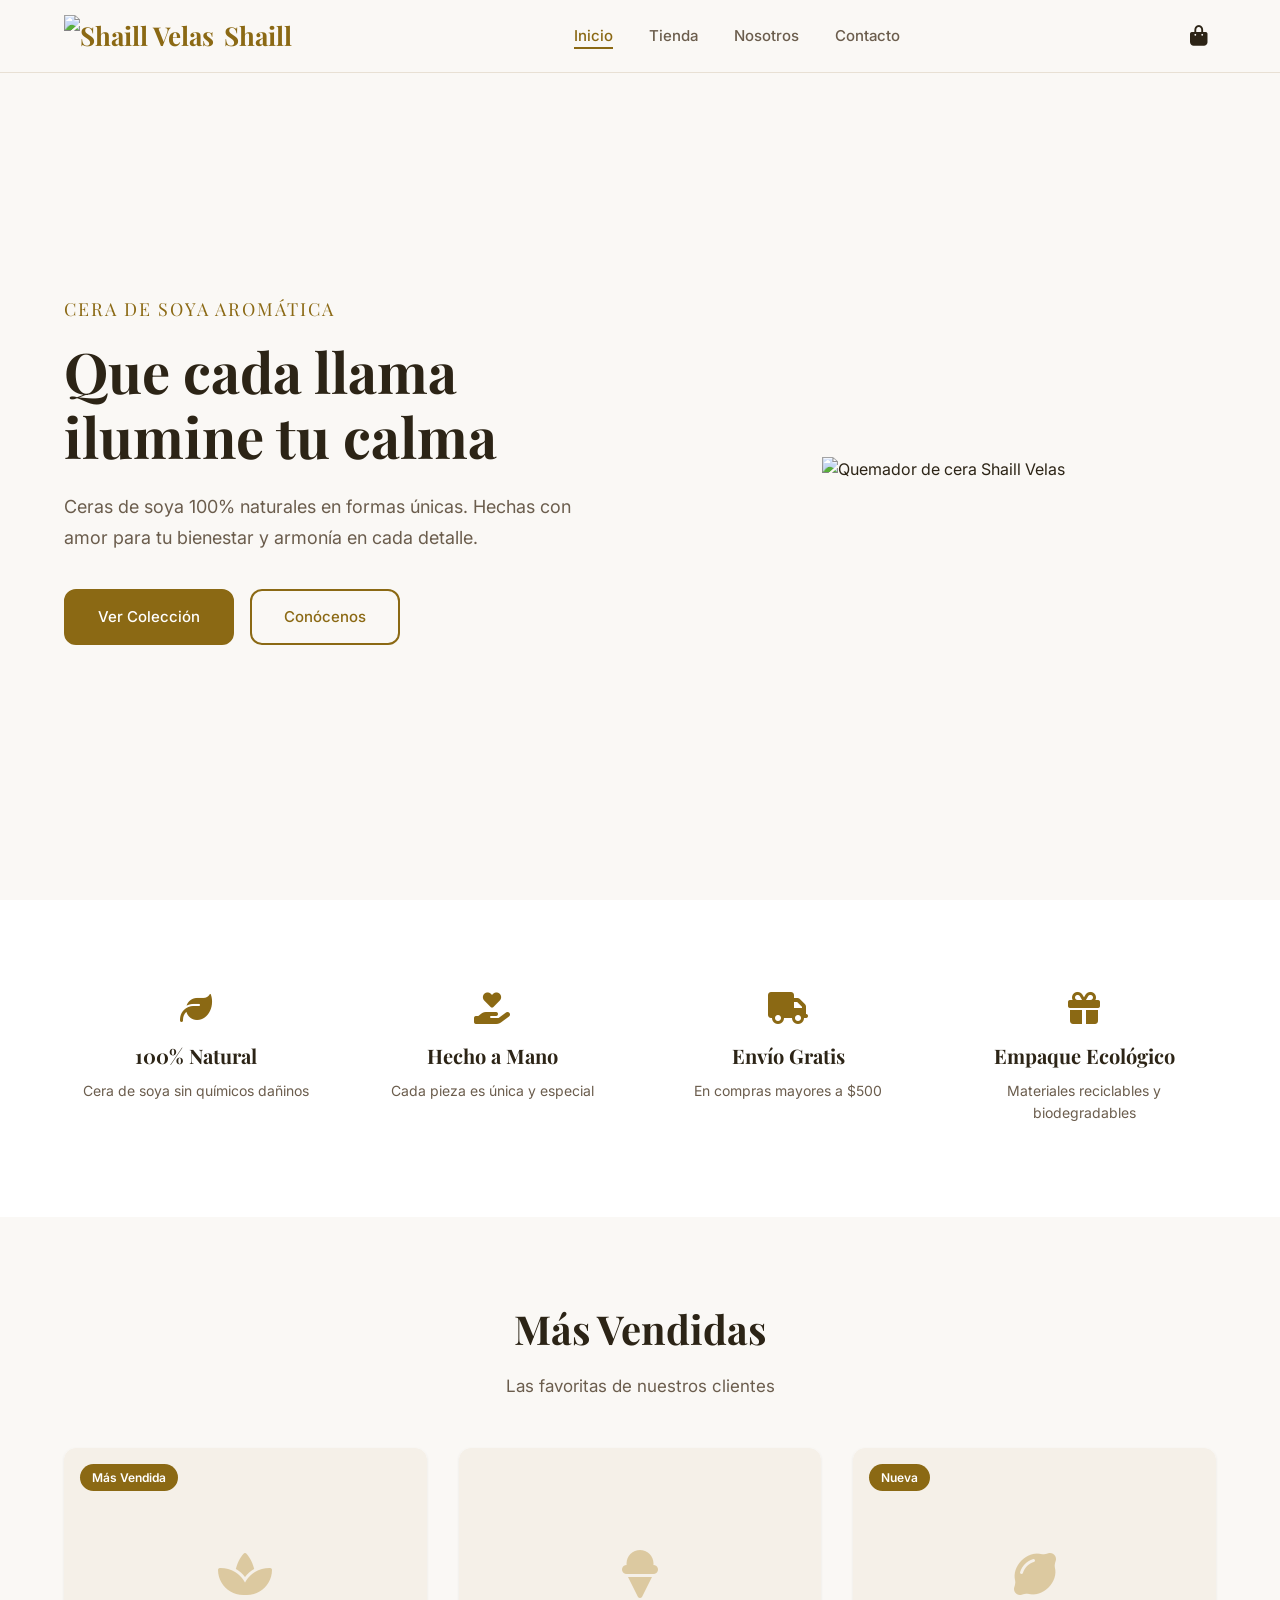
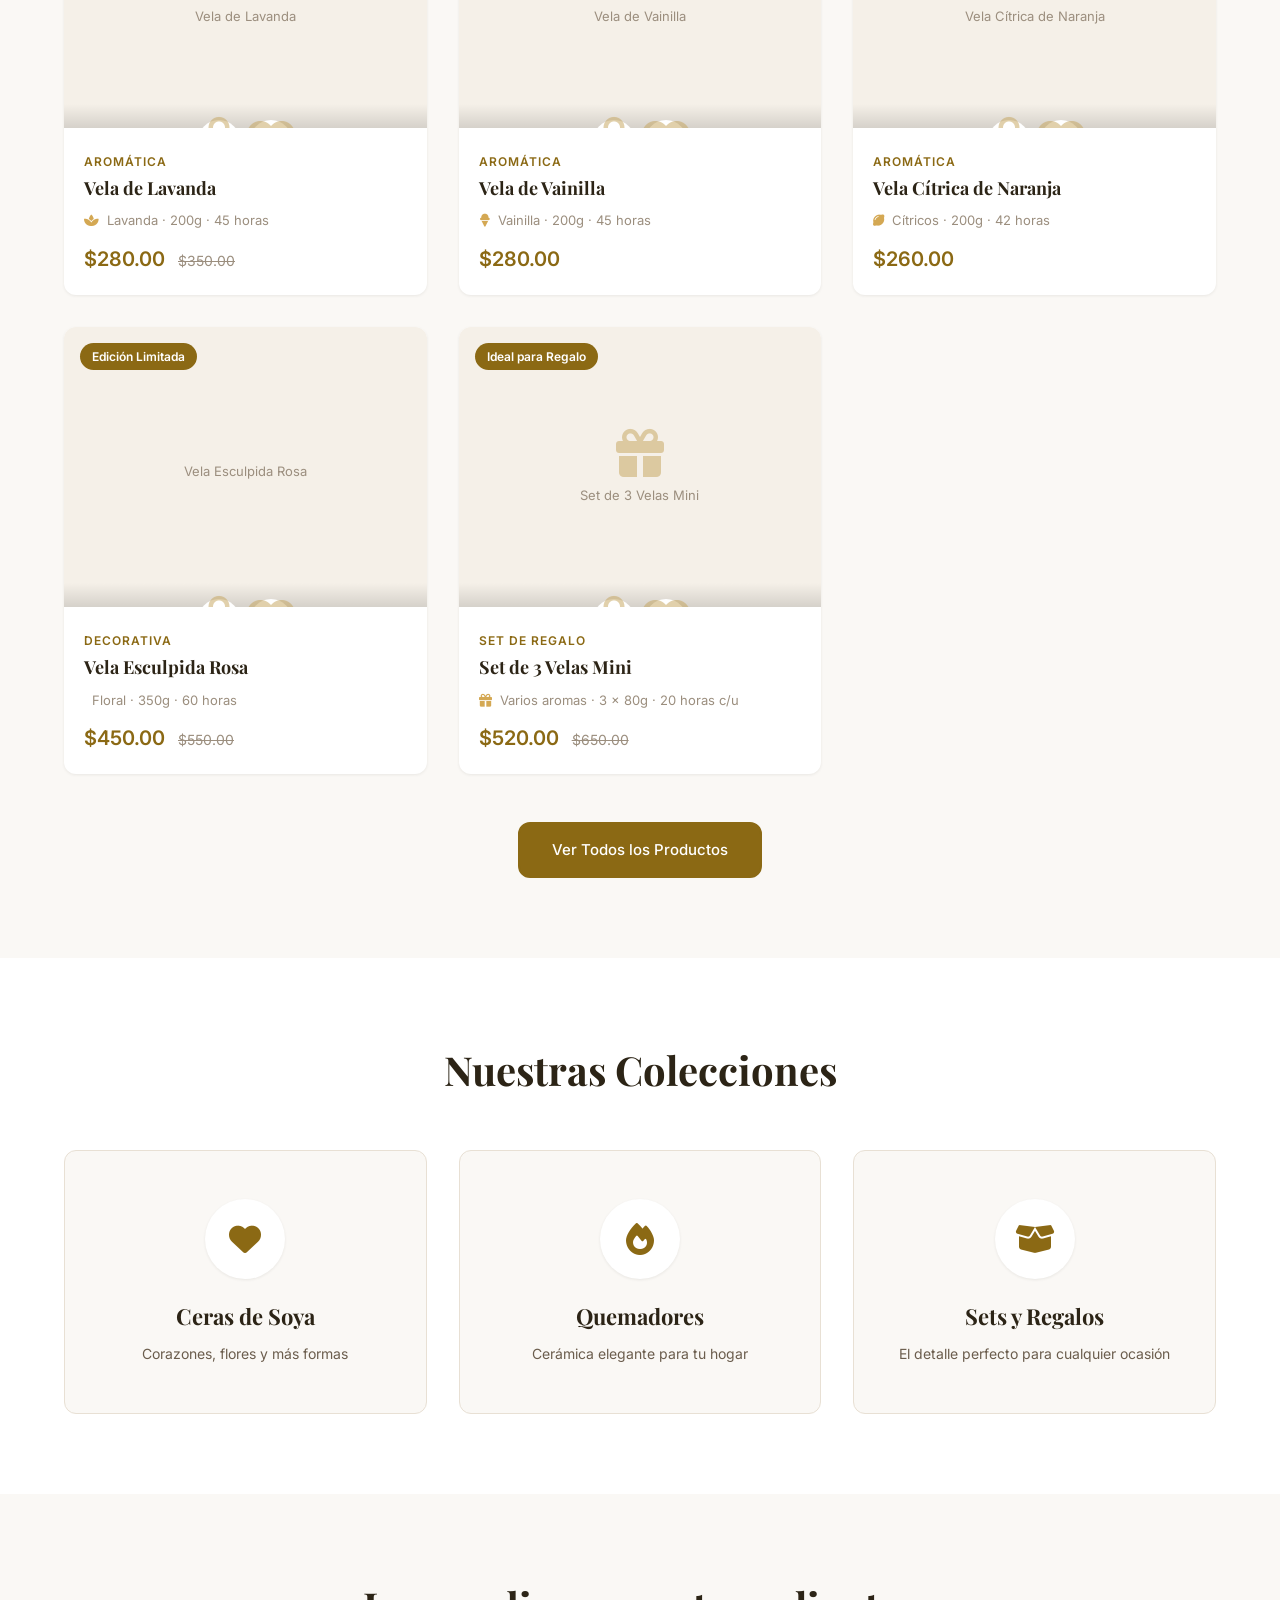
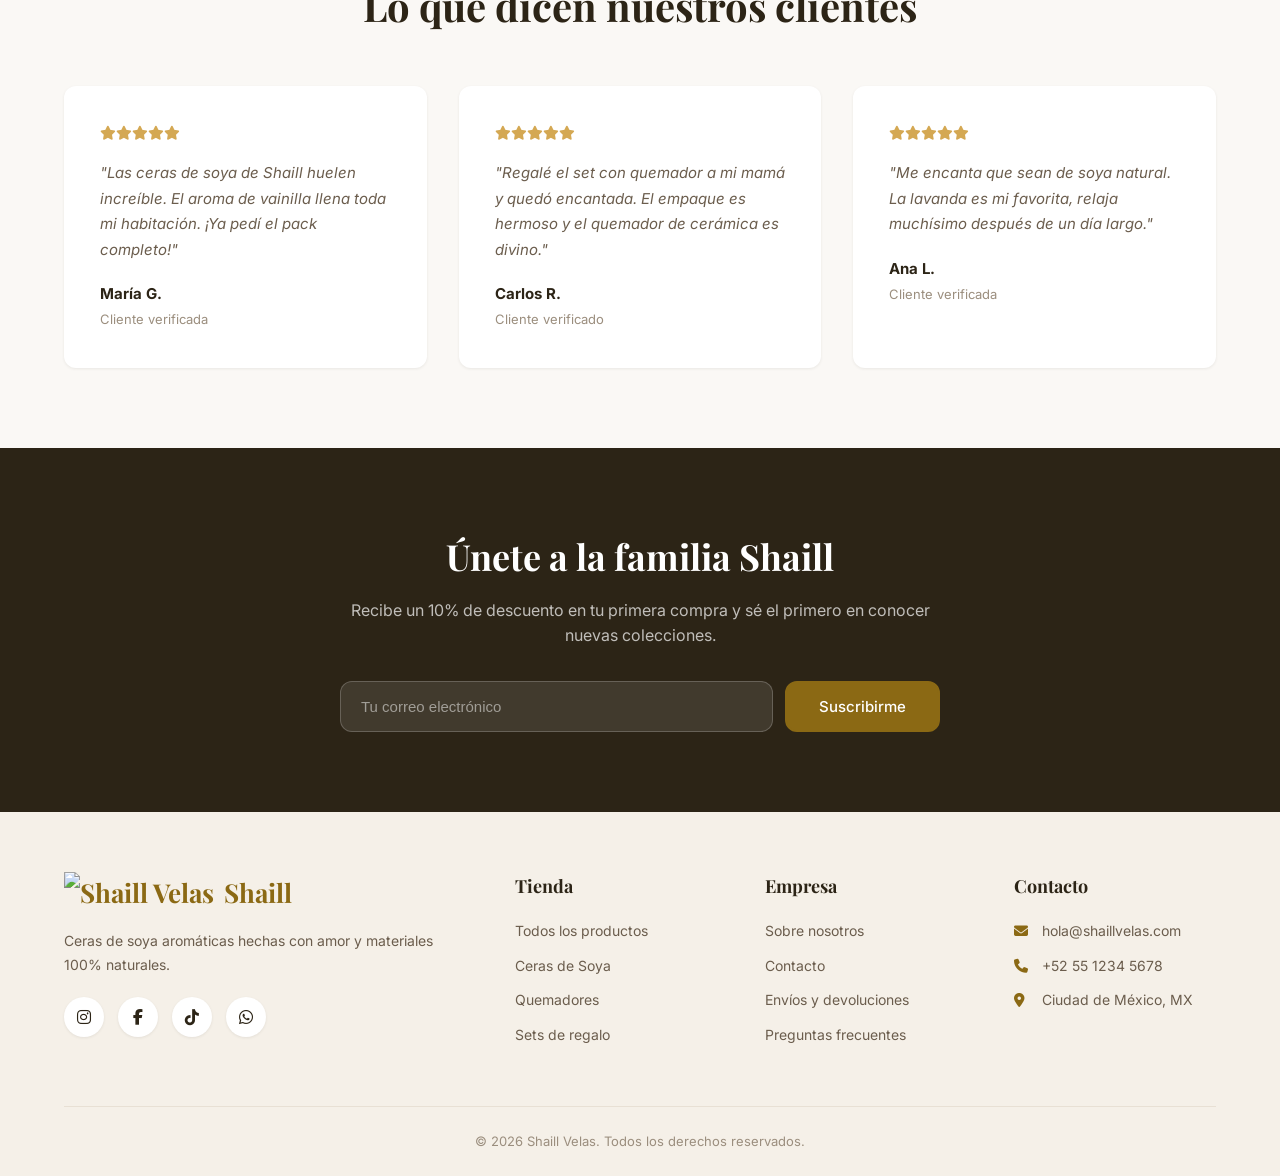
==== commit 8b8d3f60: "Add files via upload 1.1" ====
--- a/index.html
+++ b/index.html
@@ -3,18 +3,17 @@
 <head>
     <meta charset="UTF-8">
     <meta name="viewport" content="width=device-width, initial-scale=1.0">
-    <title>Lumina Velas — Velas Artesanales Aromáticas</title>
+    <title>Shaill Velas — Cera de Soya Aromática</title>
     <link rel="stylesheet" href="css/style.css">
     <link href="https://fonts.googleapis.com/css2?family=Playfair+Display:wght@400;600;700&family=Inter:wght@300;400;500;600&display=swap" rel="stylesheet">
     <link rel="stylesheet" href="https://cdnjs.cloudflare.com/ajax/libs/font-awesome/6.4.0/css/all.min.css">
 </head>
 <body>
-    <!-- Navbar -->
     <nav class="navbar" id="navbar">
         <div class="container nav-container">
             <a href="index.html" class="logo">
-                <i class="fas fa-fire"></i>
-                <span>Lumina</span>
+                <img src="images/logo.jpg" alt="Shaill Velas" class="logo-img">
+                <span>Shaill</span>
             </a>
             <ul class="nav-links" id="navLinks">
                 <li><a href="index.html" class="active">Inicio</a></li>
@@ -34,26 +33,21 @@
         </div>
     </nav>
 
-    <!-- Hero Section -->
     <section class="hero">
         <div class="hero-content">
-            <p class="hero-subtitle">Velas Artesanales</p>
-            <h1 class="hero-title">Ilumina tus momentos<br>con esencia natural</h1>
-            <p class="hero-desc">Cada vela está hecha a mano con cera de soya 100% natural, aceites esenciales puros y mucho amor.</p>
+            <p class="hero-subtitle">Cera de Soya Aromática</p>
+            <h1 class="hero-title">Que cada llama ilumine tu calma</h1>
+            <p class="hero-desc">Ceras de soya 100% naturales en formas únicas. Hechas con amor para tu bienestar y armonía en cada detalle.</p>
             <div class="hero-buttons">
                 <a href="tienda.html" class="btn btn-primary">Ver Colección</a>
                 <a href="nosotros.html" class="btn btn-outline">Conócenos</a>
             </div>
         </div>
         <div class="hero-image">
-            <div class="hero-img-placeholder">
-                <i class="fas fa-candle-holder"></i>
-                <span>Vela Destacada</span>
-            </div>
-        </div>
-    </section>
-
-    <!-- Features -->
+            <img src="images/vela1.jpg" alt="Quemador de cera Shaill Velas" class="hero-img">
+        </div>
+    </section>
+
     <section class="features">
         <div class="container">
             <div class="features-grid">
@@ -81,47 +75,37 @@
         </div>
     </section>
 
-    <!-- Productos Destacados -->
     <section class="products-section">
         <div class="container">
             <div class="section-header">
                 <h2 class="section-title">Más Vendidas</h2>
                 <p class="section-subtitle">Las favoritas de nuestros clientes</p>
             </div>
-            <div class="products-grid" id="featuredProducts">
-                <!-- Se llena con JS -->
-            </div>
+            <div class="products-grid" id="featuredProducts"></div>
             <div class="text-center">
                 <a href="tienda.html" class="btn btn-primary">Ver Todos los Productos</a>
             </div>
         </div>
     </section>
 
-    <!-- Categorías -->
     <section class="categories-section">
         <div class="container">
             <div class="section-header">
                 <h2 class="section-title">Nuestras Colecciones</h2>
             </div>
             <div class="categories-grid">
-                <a href="tienda.html?categoria=aromaticas" class="category-card">
-                    <div class="category-img">
-                        <i class="fas fa-spa"></i>
-                    </div>
-                    <h3>Aromáticas</h3>
-                    <p>Lavanda, vainilla, cítricos y más</p>
-                </a>
-                <a href="tienda.html?categoria=decorativas" class="category-card">
-                    <div class="category-img">
-                        <i class="fas fa-home"></i>
-                    </div>
-                    <h3>Decorativas</h3>
-                    <p>Velas esculpidas y diseño único</p>
+                <a href="tienda.html?categoria=ceras" class="category-card">
+                    <div class="category-img"><i class="fas fa-heart"></i></div>
+                    <h3>Ceras de Soya</h3>
+                    <p>Corazones, flores y más formas</p>
+                </a>
+                <a href="tienda.html?categoria=quemadores" class="category-card">
+                    <div class="category-img"><i class="fas fa-fire"></i></div>
+                    <h3>Quemadores</h3>
+                    <p>Cerámica elegante para tu hogar</p>
                 </a>
                 <a href="tienda.html?categoria=sets" class="category-card">
-                    <div class="category-img">
-                        <i class="fas fa-box-open"></i>
-                    </div>
+                    <div class="category-img"><i class="fas fa-box-open"></i></div>
                     <h3>Sets y Regalos</h3>
                     <p>El detalle perfecto para cualquier ocasión</p>
                 </a>
@@ -129,7 +113,6 @@
         </div>
     </section>
 
-    <!-- Testimonios -->
     <section class="testimonials">
         <div class="container">
             <div class="section-header">
@@ -140,7 +123,7 @@
                     <div class="stars">
                         <i class="fas fa-star"></i><i class="fas fa-star"></i><i class="fas fa-star"></i><i class="fas fa-star"></i><i class="fas fa-star"></i>
                     </div>
-                    <p>"La vela de lavanda es mágica. El aroma dura horas y la cera de soya no deja residuos. ¡Ya compré 3!"</p>
+                    <p>"Las ceras de soya de Shaill huelen increíble. El aroma de vainilla llena toda mi habitación. ¡Ya pedí el pack completo!"</p>
                     <div class="testimonial-author">
                         <strong>María G.</strong>
                         <span>Cliente verificada</span>
@@ -150,7 +133,7 @@
                     <div class="stars">
                         <i class="fas fa-star"></i><i class="fas fa-star"></i><i class="fas fa-star"></i><i class="fas fa-star"></i><i class="fas fa-star"></i>
                     </div>
-                    <p>"Regalé el set de velas a mi mamá y quedó encantada. El empaque es hermoso y el aroma es súper natural."</p>
+                    <p>"Regalé el set con quemador a mi mamá y quedó encantada. El empaque es hermoso y el quemador de cerámica es divino."</p>
                     <div class="testimonial-author">
                         <strong>Carlos R.</strong>
                         <span>Cliente verificado</span>
@@ -160,7 +143,7 @@
                     <div class="stars">
                         <i class="fas fa-star"></i><i class="fas fa-star"></i><i class="fas fa-star"></i><i class="fas fa-star"></i><i class="fas fa-star"></i>
                     </div>
-                    <p>"Me encanta que sean eco-friendly. La vela de vainilla huele delicioso y dura mucho más que las comerciales."</p>
+                    <p>"Me encanta que sean de soya natural. La lavanda es mi favorita, relaja muchísimo después de un día largo."</p>
                     <div class="testimonial-author">
                         <strong>Ana L.</strong>
                         <span>Cliente verificada</span>
@@ -170,11 +153,10 @@
         </div>
     </section>
 
-    <!-- Newsletter -->
     <section class="newsletter">
         <div class="container">
             <div class="newsletter-content">
-                <h2>Únete a la familia Lumina</h2>
+                <h2>Únete a la familia Shaill</h2>
                 <p>Recibe un 10% de descuento en tu primera compra y sé el primero en conocer nuevas colecciones.</p>
                 <form class="newsletter-form" onsubmit="event.preventDefault(); alert('¡Gracias por suscribirte! Revisa tu correo.');">
                     <input type="email" placeholder="Tu correo electrónico" required>
@@ -184,16 +166,15 @@
         </div>
     </section>
 
-    <!-- Footer -->
     <footer class="footer">
         <div class="container">
             <div class="footer-grid">
                 <div class="footer-brand">
                     <a href="index.html" class="logo">
-                        <i class="fas fa-fire"></i>
-                        <span>Lumina</span>
+                        <img src="images/logo.jpg" alt="Shaill Velas" class="logo-img">
+                        <span>Shaill</span>
                     </a>
-                    <p>Velas artesanales hechas con amor y materiales 100% naturales.</p>
+                    <p>Ceras de soya aromáticas hechas con amor y materiales 100% naturales.</p>
                     <div class="social-links">
                         <a href="#"><i class="fab fa-instagram"></i></a>
                         <a href="#"><i class="fab fa-facebook-f"></i></a>
@@ -205,8 +186,8 @@
                     <h4>Tienda</h4>
                     <ul>
                         <li><a href="tienda.html">Todos los productos</a></li>
-                        <li><a href="tienda.html?categoria=aromaticas">Aromáticas</a></li>
-                        <li><a href="tienda.html?categoria=decorativas">Decorativas</a></li>
+                        <li><a href="tienda.html?categoria=ceras">Ceras de Soya</a></li>
+                        <li><a href="tienda.html?categoria=quemadores">Quemadores</a></li>
                         <li><a href="tienda.html?categoria=sets">Sets de regalo</a></li>
                     </ul>
                 </div>
@@ -222,14 +203,14 @@
                 <div class="footer-links">
                     <h4>Contacto</h4>
                     <ul>
-                        <li><i class="fas fa-envelope"></i> hola@luminavelas.com</li>
+                        <li><i class="fas fa-envelope"></i> hola@shaillvelas.com</li>
                         <li><i class="fas fa-phone"></i> +52 55 1234 5678</li>
                         <li><i class="fas fa-map-marker-alt"></i> Ciudad de México, MX</li>
                     </ul>
                 </div>
             </div>
             <div class="footer-bottom">
-                <p>© 2026 Lumina Velas. Todos los derechos reservados.</p>
+                <p>© 2026 Shaill Velas. Todos los derechos reservados.</p>
             </div>
         </div>
     </footer>
